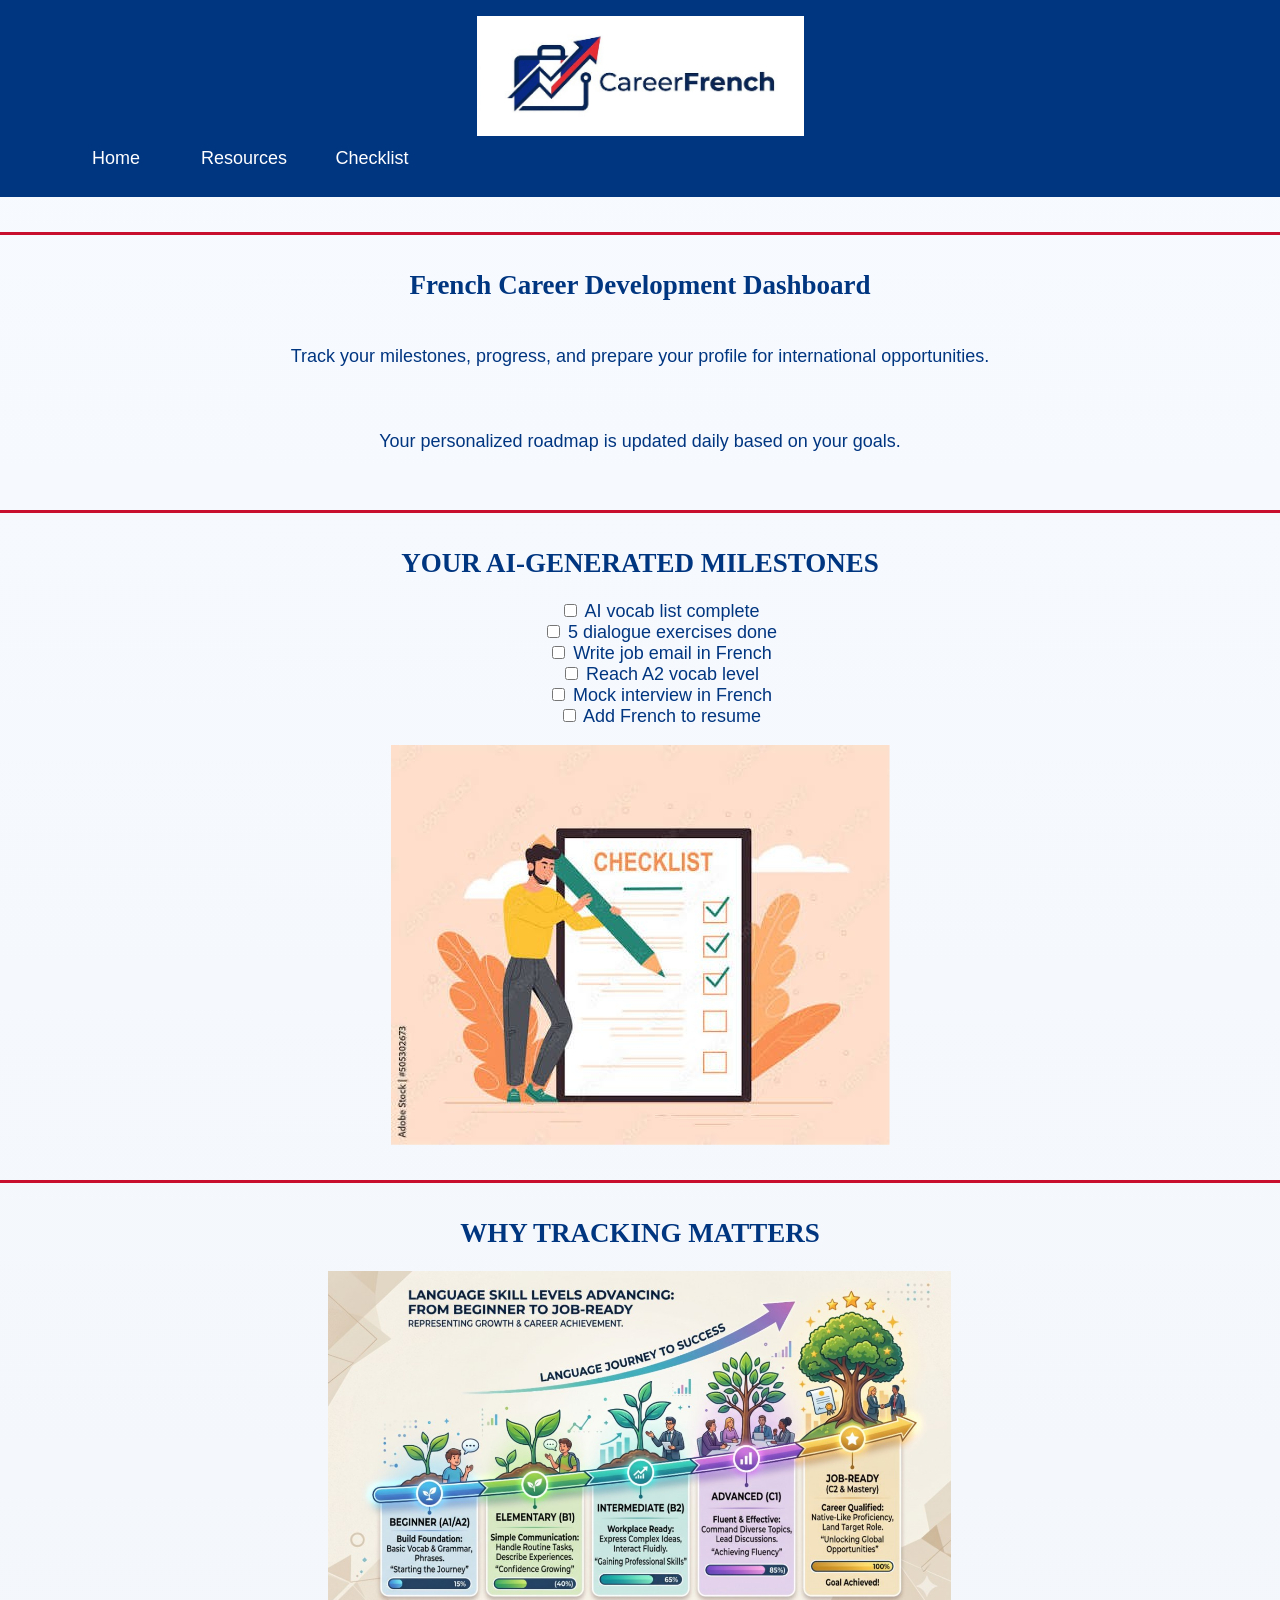
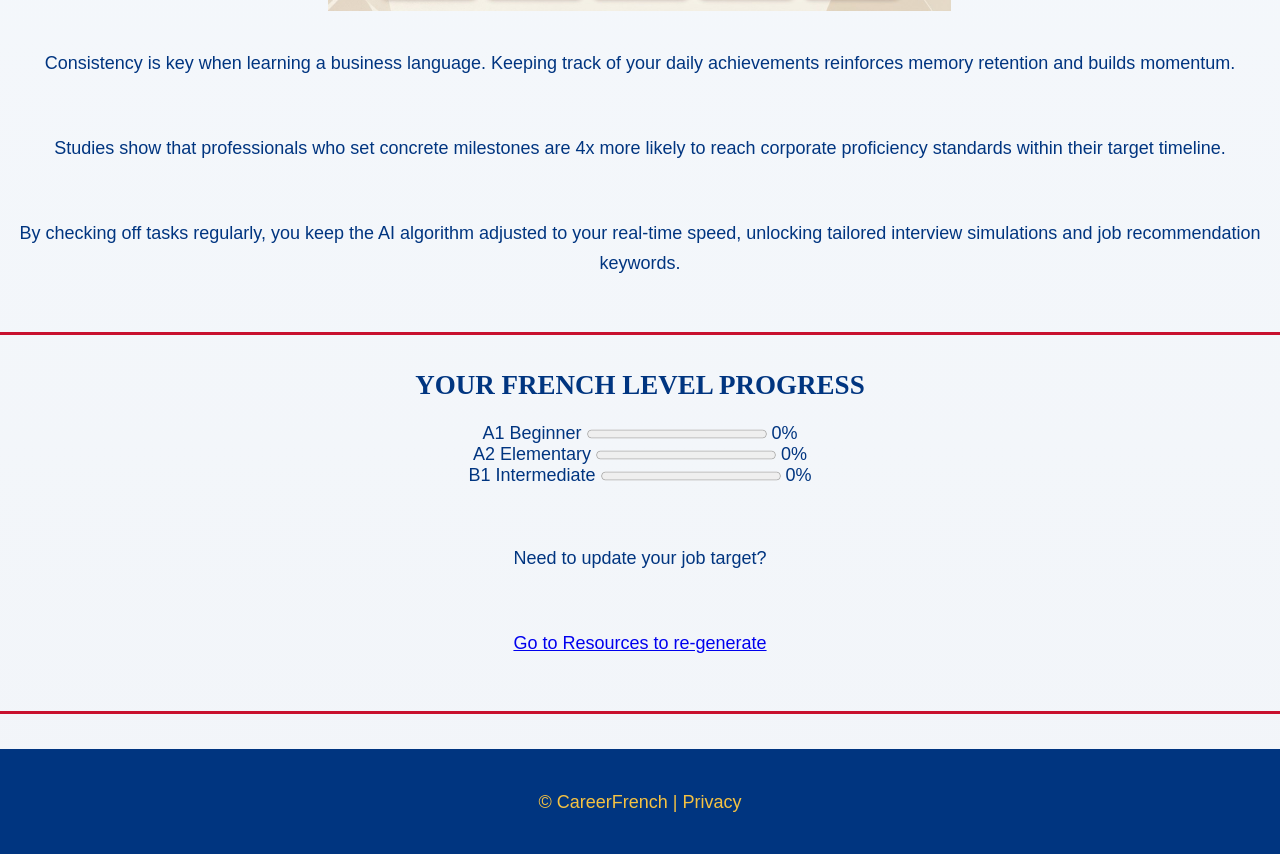
==== checklist.html @ bae58698 "Change header and css. This is a demo for the client to check" ====
<!doctype html>
<html lang="en">
  <head>
    <meta charset="UTF-8" />
    <title>CareerFrench - Career Checklist</title>
    <meta name="viewport" content="width=device-width, initial-scale=1.0" />
    <link rel="stylesheet" href="styles/styles.css" />
  </head>
  <body>
    <header>
      <img src="images/Logo-cropped.png" alt="CareerFrench Logo" />
      <nav>
        <ul>
          <a href="index.html">Home</a>
          <a href="resources.html">Resources</a>
          <a href="checklist.html">Checklist</a>
        </ul>
      </nav>
    </header>

    <hr />

    <section>
      <h1>French Career Development Dashboard</h1>
      <p>
        Track your milestones, progress, and prepare your profile for
        international opportunities.
      </p>
      <p>Your personalized roadmap is updated daily based on your goals.</p>
    </section>

    <hr />

    <section>
      <h2>YOUR AI-GENERATED MILESTONES</h2>

      <form>
        <ul>
          <input type="checkbox" id="milestone1" />
          <label for="milestone1">AI vocab list complete</label
          ><br />

          <input type="checkbox" id="milestone2" />
          <label for="milestone2">5 dialogue exercises done</label
          ><br />

          <input type="checkbox" id="milestone3" />
          <label for="milestone3">Write job email in French</label
          ><br />

          <input type="checkbox" id="milestone4" />
          <label for="milestone4">Reach A2 vocab level</label
          ><br />

          <input type="checkbox" id="milestone5" />
          <label for="milestone5">Mock interview in French</label
          ><br />

          <input type="checkbox" id="milestone6" />
          <label for="milestone6">Add French to resume</label
          ><br />
        </ul>
      </form>

      <div>
        <img src="images/Checklist.png" alt="picture1" />
      </div>
    </section>

    <hr />

    <section>
      <h2>WHY TRACKING MATTERS</h2>

      <div>
        <img src="images/Why_tracking_matters.png" alt="picture2" />
      </div>

      <div>
        <p>
          Consistency is key when learning a business language. Keeping track of
          your daily achievements reinforces memory retention and builds
          momentum.
        </p>
        <p>
          Studies show that professionals who set concrete milestones are 4x
          more likely to reach corporate proficiency standards within their
          target timeline.
        </p>
        <p>
          By checking off tasks regularly, you keep the AI algorithm adjusted to
          your real-time speed, unlocking tailored interview simulations and job
          recommendation keywords.
        </p>
      </div>
    </section>

    <hr />

    <section>
      <h2>YOUR FRENCH LEVEL PROGRESS</h2>

      <div>
        <label for="progress-a1">A1 Beginner</label>
        <progress id="progress-a1" value="0" max="100">0%</progress>
        <span>0%</span>
      </div>

      <div>
        <label for="progress-a2">A2 Elementary</label>
        <progress id="progress-a2" value="0" max="100">0%</progress>
        <span>0%</span>
      </div>

      <div>
        <label for="progress-b1">B1 Intermediate</label>
        <progress id="progress-b1" value="0" max="100">0%</progress>
        <span>0%</span>
      </div>
    </section>

    <br />

    <section>
      <p>Need to update your job target?</p>
      <p><a href="#">Go to Resources to re-generate</a></p>
    </section>

    <hr />

    <footer>
      <p>&copy; CareerFrench | Privacy</p>
    </footer>
  </body>
</html>
---- styles/styles.css ----
:root {
  --primary-color: #003580;
  --secondary-color: #EDEFF4;
  --accent1-color: #C8102E;
  --accent2-color: #F5C242;
  --heading-font: "Playfair Display";
  --paragraph-font: Lato;
  --headline-color-on-white: #003580;
  --headline-color-on-color: #F5C242;
  --paragraph-color-on-white: #003580;
  --paragraph-color-on-color: #F5C242;
  --paragraph-background-color: #003580;
  --nav-link-color: white;
  --nav-background-color: #F5C242;
  --nav-hover-link-color: #F5C242;
  --nav-hover-background-color: #EDEFF4;
}

@import url('https://fonts.googleapis.com/css2?family=Lato:wght@400;700&family=Playfair+Display:wght@700;800&display=swap');

* {
  box-sizing: border-box;
}

body {
  margin: 0 auto;
  font-size: 18px;
  text-align: center;
  background: linear-gradient(180deg, #f7fbff 0%, #f2f5f9 100%);
  color: var(--primary-color);
  font-family: var(--paragraph-font), Arial, sans-serif;
}

img {
  display: block;
  margin: 0 auto;
  max-width: 100%;
}

h1, h2, h3, h4, h5, h6 {
  font-family: var(--heading-font), serif;
  color: var(--headline-color-on-white);
}

h2 {
  text-align: center;
}

hr {
  height: 3px;
  margin: 35px 0;
  background: var(--accent1-color);
  border: 0;
}

header {
  padding: 1rem 0;
  text-align: center;
  color: var(--headline-color-on-color);
  background-color: var(--paragraph-background-color);
}

header > h1, header > h2 {
  color: var(--headline-color-on-color);
}

p {
  font-family: var(--paragraph-font), Arial, sans-serif;
  color: var(--paragraph-color-on-white);
  padding: 1em;
  line-height: 1.7;
}

main {
  max-width: 1200px;
  margin: 0 auto;
  padding: 0 1rem 3rem;
}

.home-page {
  text-align: left;
}

.hero {
  display: grid;
  grid-template-columns: 1.15fr 0.85fr;
  gap: 2rem;
  align-items: center;
  padding: 2.5rem;
  margin-top: 2rem;
  background: linear-gradient(135deg, rgba(0, 53, 128, 0.96), rgba(0, 53, 128, 0.9));
  color: var(--headline-color-on-color);
  border-radius: 1.5rem;
  box-shadow: 0 18px 45px rgba(0, 53, 128, 0.16);
}

.hero h1 {
  font-size: clamp(2rem, 4vw, 3.2rem);
  color: var(--headline-color-on-color);
  margin-bottom: 0.8rem;
}

.hero h3 {
  font-size: 1.1rem;
  line-height: 1.7;
  font-weight: 400;
  color: var(--headline-color-on-color);
  margin: 0 0 1.5rem;
  max-width: 620px;
}

.hero .button {
  display: inline-block;
  padding: 0.9rem 1.35rem;
  background: var(--accent2-color);
  color: var(--primary-color);
  text-decoration: none;
  border-radius: 999px;
  font-weight: 700;
  transition: transform 0.2s ease, background-color 0.2s ease;
}

.hero .button:hover {
  background: #f7d76d;
  transform: translateY(-2px);
}

.hero img {
  width: 100%;
  height: auto;
  border-radius: 1rem;
  box-shadow: 0 12px 30px rgba(0, 0, 0, 0.16);
}

.steps-section {
  padding: 3rem 0 2rem;
}

.steps-section h2 {
  text-align: center;
  margin-bottom: 1.5rem;
}

.step-grid {
  display: grid;
  grid-template-columns: repeat(3, minmax(0, 1fr));
  gap: 1.25rem;
}

.step-card {
  padding: 1.5rem;
  background: white;
  border-radius: 1.1rem;
  box-shadow: 0 14px 35px rgba(0, 53, 128, 0.08);
}

.step-card h3 {
  margin-top: 0;
  margin-bottom: 0.55rem;
  color: var(--primary-color);
}

.step-card p {
  padding: 0;
  margin: 0;
  color: var(--primary-color);
}

.why-section {
  margin-top: 1rem;
  padding: 2rem;
  background: var(--secondary-color);
  border-radius: 1.5rem;
  display: grid;
  grid-template-columns: 1.1fr 0.9fr;
  gap: 2rem;
  align-items: center;
  box-shadow: 0 12px 30px rgba(0, 53, 128, 0.08);
}

.why-section h2 {
  text-align: left;
}

.why-section p {
  padding: 0;
}

.why-section img {
  width: 100%;
  height: auto;
  border-radius: 1rem;
}

.industries {
  padding: 2.5rem 0 0;
  text-align: center;
}

.industries h3 {
  font-size: clamp(1.4rem, 2.5vw, 2rem);
  color: var(--primary-color);
  margin-bottom: 1rem;
}

.industries img {
  width: min(100%, 820px);
  margin-top: 1rem;
  border-radius: 1.2rem;
  box-shadow: 0 12px 30px rgba(0, 53, 128, 0.12);
}

footer {
  background: var(--paragraph-background-color);
  color: var(--headline-color-on-color);
  padding: 1.2rem 1rem;
  margin-top: 2rem;
}

footer p {
  padding: 0;
  color: var(--headline-color-on-color);
}

.colors {
  width: 100%;
  min-width: 350px;
  margin: 30px auto;
  text-align: center;
}

.colors th {
  background-color: #999;
}

.colors td {
  width: 25%;
  height: 3em;
}

.primary {
  background-color: var(--primary-color);
}

.secondary {
  background-color: var(--secondary-color);
}

.accent1 {
  background-color: var(--accent1-color);
}

.accent2 {
  background-color: var(--accent2-color);
}

p.colored {
  background-color: var(--paragraph-background-color);
  color: var(--paragraph-color-on-color);
}

nav {
  max-width: 1200px;
  margin: 0 auto;
  padding: 0 1rem;
  display: flex;
  align-items: center;
  justify-content: space-between;
  gap: 1rem;
  flex-wrap: wrap;
}

nav .brand-link {
  padding: 0;
  min-width: auto;
}

nav img {
  align-self: left;
  max-width: 140px;
  height: auto;
  margin: 0;
}

nav a {
  padding: 0.75rem 1rem;
  min-width: 120px;
  text-decoration: none;
  border-radius: 999px;
  transition: background-color 0.2s ease, color 0.2s ease;
}

nav a:link, nav a:visited {
  color: var(--nav-link-color);
}

nav a:hover {
  color: var(--nav-hover-link-color);
  background-color: var(--nav-hover-background-color);
}

nav ul {
  display: flex;
  gap: 0.5rem;
  list-style-type: none;
  margin: 0;
  padding: 0;
  flex-wrap: wrap;
}

nav li {
  display: flex;
}

.sitemap {
  display: grid;
  justify-content: center;
  grid-template-columns: repeat(6, 15%);
  grid-template-rows: 3em 1.5em 1.5em 3em;
  grid-template-areas: ". . home home . ."
    ". . . top . ."
    ". left left right right ."
    "page2 page2 . . page3 page3";
}

.sitemap > div {
  text-align: center;
}

.sm-home {
  grid-area: home;
  background-color: #ccc;
  line-height: 3em;
}

.sm-page2 {
  grid-area: page2;
  background-color: #ccc;
  line-height: 3em;
}

.sm-page3 {
  grid-area: page3;
  background-color: #ccc;
  line-height: 3em;
}

.top {
  grid-area: top;
  border-left: 1px solid;
}

.left {
  grid-area: left;
  border-top: 1px solid;
  border-left: 1px solid;
}

.right {
  grid-area: right;
  border-top: 1px solid;
  border-right: 1px solid;
}

@media (max-width: 900px) {
  .hero,
  .why-section {
    grid-template-columns: 1fr;
  }

  .step-grid {
    grid-template-columns: 1fr;
  }
}

@media (max-width: 600px) {
  nav {
    justify-content: center;
  }

  nav ul {
    justify-content: center;
  }

  .hero,
  .why-section {
    padding: 1.5rem;
  }
}
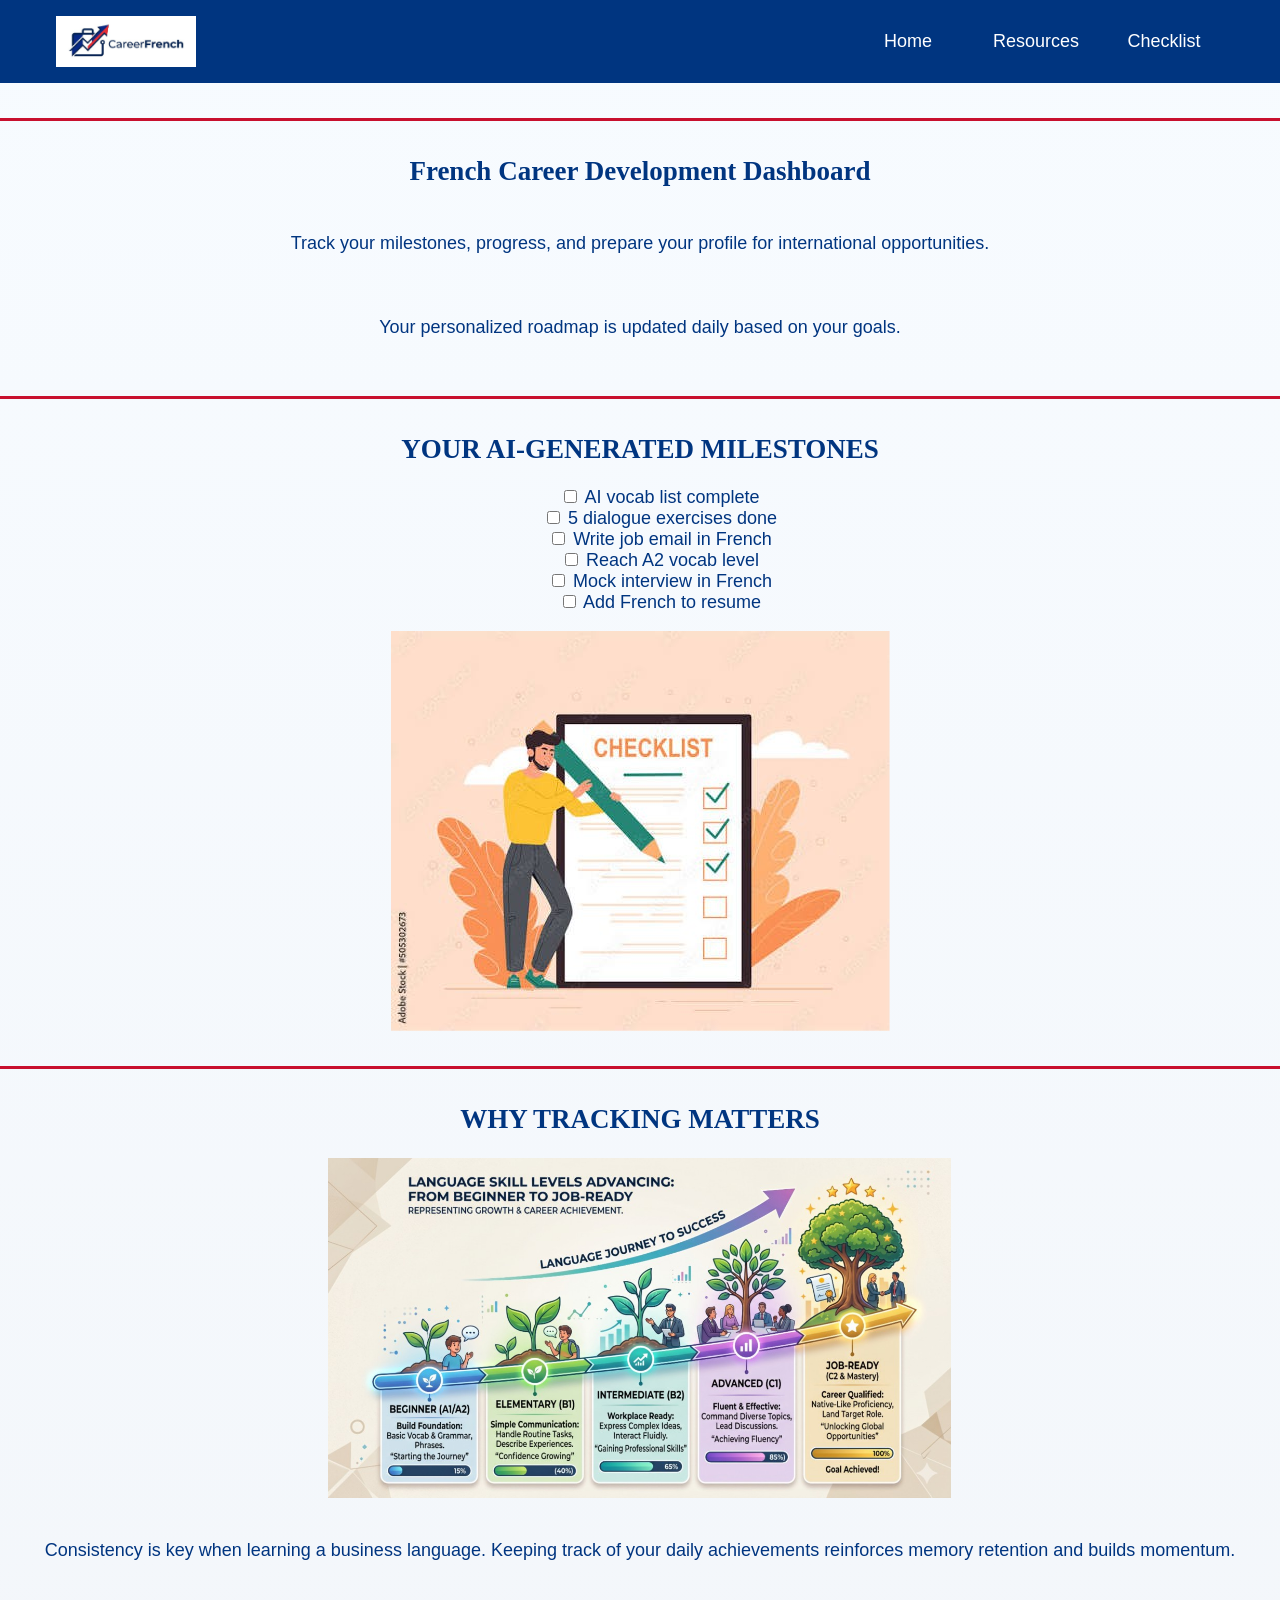
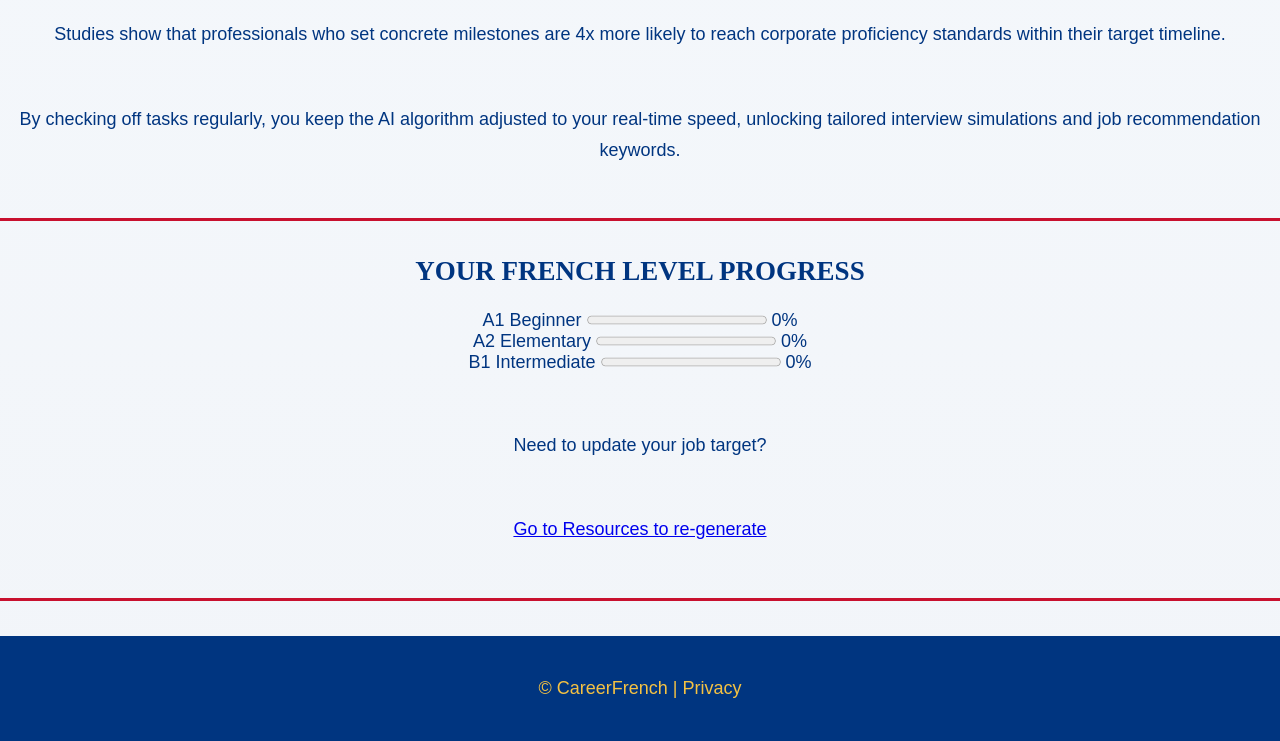
==== commit a5d27b25: "updated the headers and finalized the resources page" ====
--- a/checklist.html
+++ b/checklist.html
@@ -8,12 +8,14 @@
   </head>
   <body>
     <header>
-      <img src="images/Logo-cropped.png" alt="CareerFrench Logo" />
       <nav>
+        <a href="index.html" class="brand-link">
+          <img src="images/Logo-cropped.png" alt="CareerFrench Logo" />
+        </a>
         <ul>
-          <a href="index.html">Home</a>
-          <a href="resources.html">Resources</a>
-          <a href="checklist.html">Checklist</a>
+          <li><a href="index.html">Home</a></li>
+          <li><a href="resources.html">Resources</a></li>
+          <li><a href="checklist.html">Checklist</a></li>
         </ul>
       </nav>
     </header>
--- a/styles/styles.css
+++ b/styles/styles.css
@@ -312,6 +312,180 @@
   display: flex;
 }
 
+.resources-page {
+  max-width: 940px;
+  margin: 2rem auto 0;
+  padding: 0 1rem 2rem;
+  text-align: left;
+}
+
+.resources-intro {
+  padding: 1.8rem 2rem 1.8rem;
+  margin-bottom: 1.4rem;
+  border-radius: 1.4rem;
+  background: linear-gradient(135deg, rgba(0, 53, 128, 0.96), rgba(0, 53, 128, 0.9));
+  color: var(--headline-color-on-color);
+  box-shadow: 0 14px 30px rgba(0, 53, 128, 0.16);
+}
+
+.resources-intro h1 {
+  margin: 0 0 0.7rem;
+  font-size: clamp(1.8rem, 3.2vw, 2.5rem);
+  color: var(--headline-color-on-color);
+}
+
+.resources-intro p {
+  padding: 0;
+  margin: 0;
+  color: var(--headline-color-on-color);
+  line-height: 1.75;
+  font-size: 1.05rem;
+}
+
+.resource-card {
+  margin-bottom: 1.2rem;
+  padding: 0.85rem 0.85rem 1rem;
+  border-radius: 1.2rem;
+  background: white;
+  box-shadow: 0 14px 34px rgba(0, 53, 128, 0.08);
+}
+
+.resource-card h3 {
+  margin-top: 0.2rem;
+  margin-bottom: 0.7rem;
+  padding: 0 0.2rem;
+  color: var(--primary-color);
+  font-size: 1.25rem;
+}
+
+.resource-card p {
+  padding: 0;
+  margin: 0 0 1rem;
+  color: var(--primary-color);
+  font-size: 1rem;
+}
+
+.resource-card img {
+  width: 100%;
+  max-width: 760px;
+  height: auto;
+  border-radius: 0.9rem;
+  margin-top: 0.35rem;
+}
+
+.vocab-layout {
+  display: grid;
+  grid-template-columns: minmax(0, 1fr) 360px;
+  gap: 1rem;
+  align-items: start;
+  margin: -0.15rem -0.15rem 0;
+}
+
+.vocab-list {
+  display: grid;
+  gap: 0.65rem;
+  margin-bottom: 0;
+  padding: 0 0.2rem;
+}
+
+.vocab-item {
+  display: flex;
+  flex-direction: column;
+  gap: 0.25rem;
+  padding: 0.8rem 1rem;
+  border: 1px solid rgba(0, 53, 128, 0.12);
+  border-radius: 0.8rem;
+  background: var(--secondary-color);
+}
+
+.vocab-item strong {
+  color: var(--primary-color);
+  font-size: 1rem;
+}
+
+.vocab-item span {
+  color: var(--primary-color);
+  font-size: 0.98rem;
+}
+
+.vocab-image {
+  width: 100%;
+  max-width: 360px;
+  margin: 0;
+  border-radius: 0.8rem;
+  display: block;
+  justify-self: end;
+}
+
+.listening-card {
+  padding: 1.4rem 1.6rem;
+}
+
+.listening-layout {
+  display: grid;
+  grid-template-columns: 320px minmax(0, 1fr);
+  gap: 1.25rem;
+  align-items: start;
+}
+
+.listening-image {
+  width: 100%;
+  max-width: 320px;
+  margin: 0;
+  border-radius: 0.8rem;
+  display: block;
+}
+
+.listening-content {
+  display: flex;
+  flex-direction: column;
+  gap: 0.75rem;
+}
+
+.resource-card--form {
+  padding-bottom: 1.3rem;
+}
+
+.resource-card + .resource-card {
+  margin-top: 1.1rem;
+}
+
+.resource-form {
+  display: flex;
+  gap: 0.8rem;
+  flex-wrap: wrap;
+  align-items: center;
+}
+
+.resource-form input {
+  flex: 1 1 280px;
+  border: 1px solid rgba(0, 53, 128, 0.2);
+  border-radius: 999px;
+  padding: 0.85rem 1rem;
+  font-size: 1rem;
+}
+
+.resource-form .button {
+  border: 0;
+  cursor: pointer;
+  background: var(--accent2-color);
+  color: var(--primary-color);
+  padding: 0.85rem 1.2rem;
+  border-radius: 999px;
+  font-weight: 700;
+}
+
+.note {
+  font-size: 0.95rem;
+  opacity: 0.8;
+  margin-top: 0.8rem;
+}
+
+audio {
+  width: 100%;
+  margin-top: 0.4rem;
+}
+
 .sitemap {
   display: grid;
   justify-content: center;
@@ -371,6 +545,16 @@
   .step-grid {
     grid-template-columns: 1fr;
   }
+
+  .vocab-layout,
+  .listening-layout {
+    grid-template-columns: 1fr;
+  }
+
+  .vocab-image,
+  .listening-image {
+    max-width: 100%;
+  }
 }
 
 @media (max-width: 600px) {
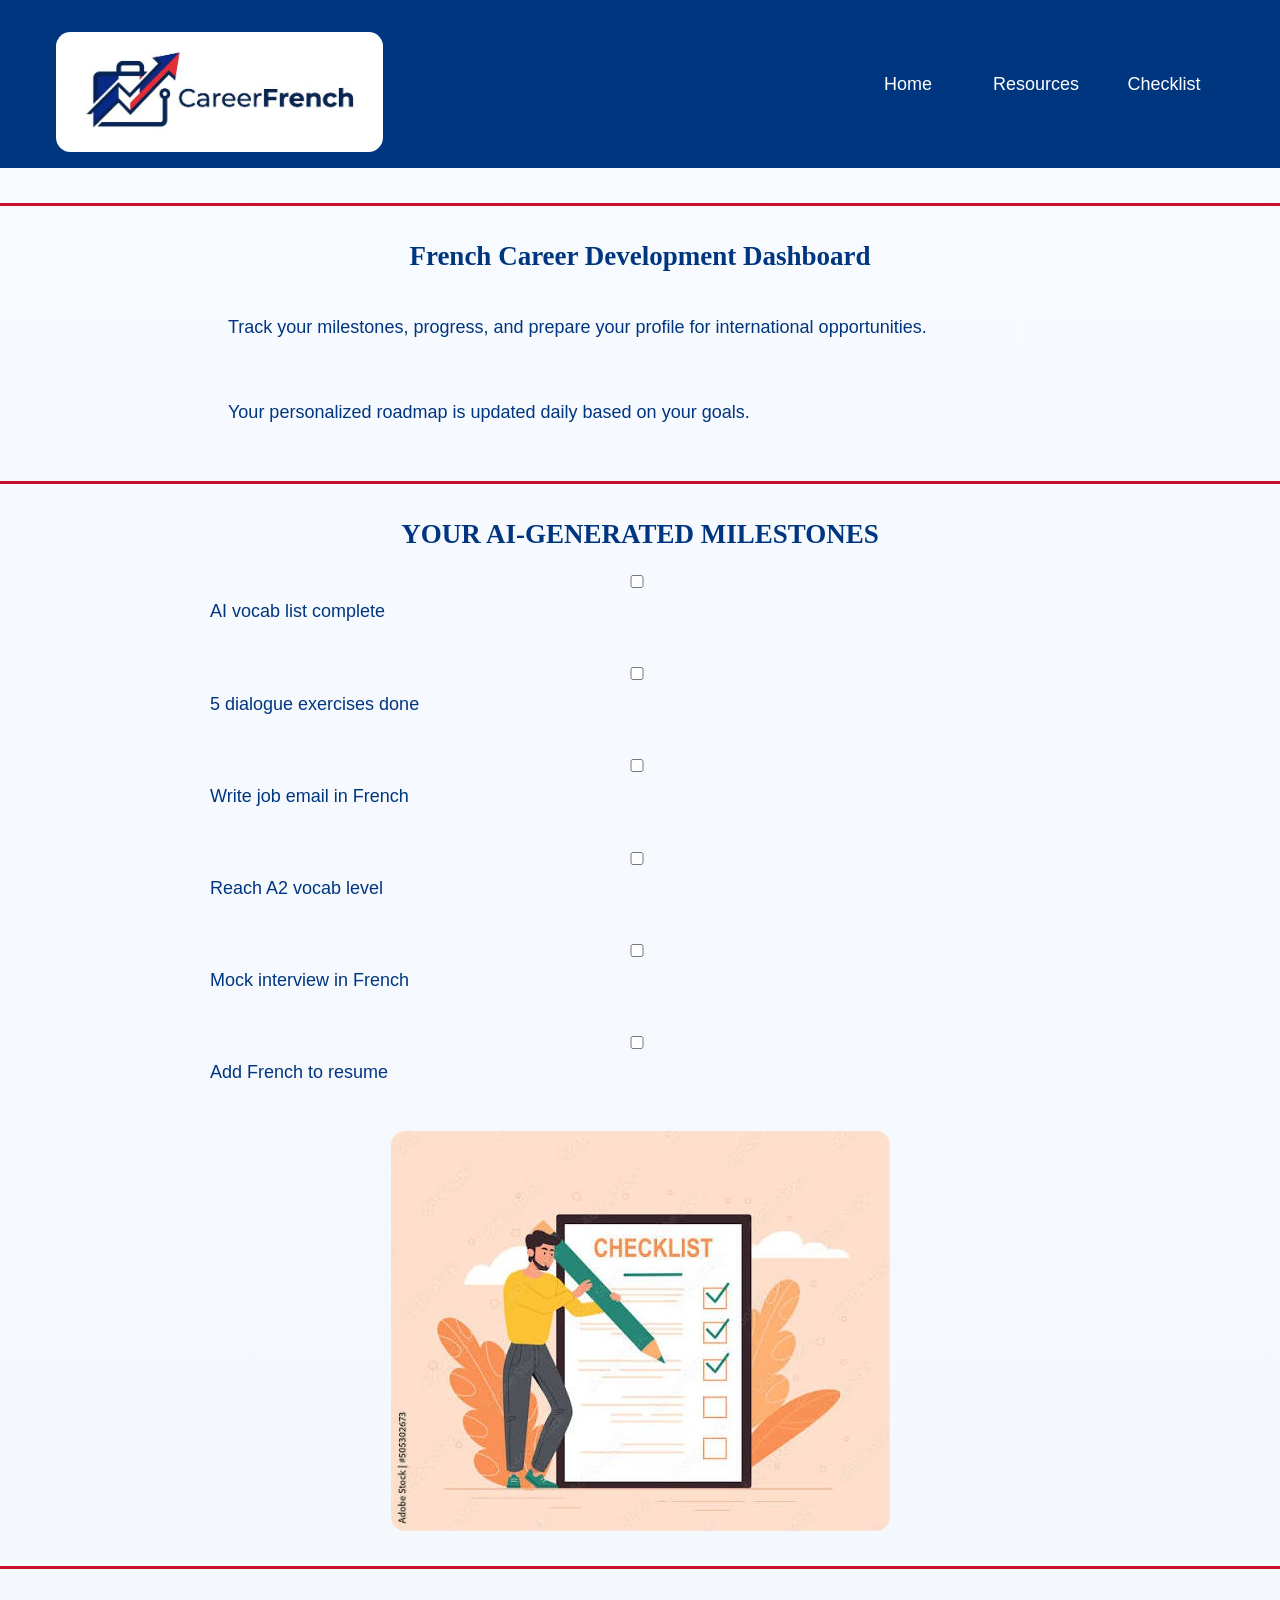
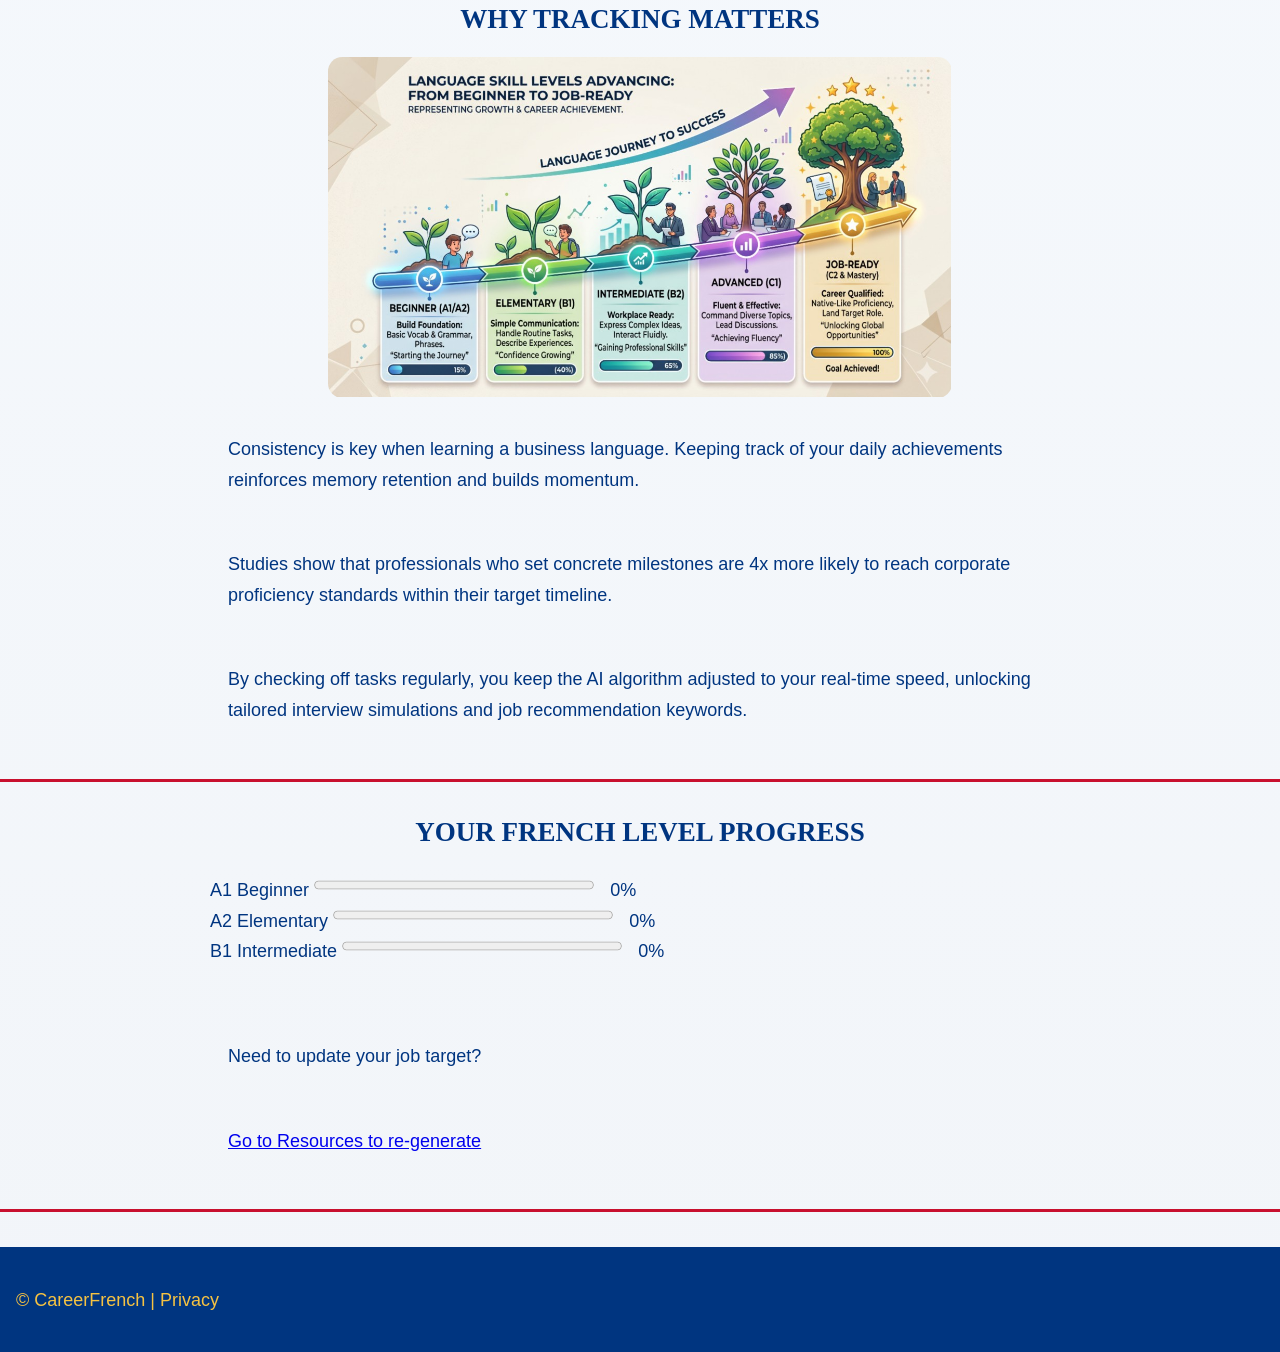
==== commit 7c75d036: "added coments to indicate which sectors are for which page." ====
--- a/checklist.html
+++ b/checklist.html
@@ -6,7 +6,7 @@
     <meta name="viewport" content="width=device-width, initial-scale=1.0" />
     <link rel="stylesheet" href="styles/styles.css" />
   </head>
-  <body>
+  <body class="checklist-page">
     <header>
       <nav>
         <a href="index.html" class="brand-link">
--- a/styles/styles.css
+++ b/styles/styles.css
@@ -1,3 +1,4 @@
+/* All pages */
 :root {
   --primary-color: #003580;
   --secondary-color: #EDEFF4;
@@ -77,6 +78,7 @@
   padding: 0 1rem 3rem;
 }
 
+/* Index */
 .home-page {
   text-align: left;
 }
@@ -130,6 +132,36 @@
   height: auto;
   border-radius: 1rem;
   box-shadow: 0 12px 30px rgba(0, 0, 0, 0.16);
+}
+
+.hero-image {
+  display: flex;
+  flex-direction: column;
+  gap: 0.9rem;
+  align-items: center;
+}
+
+.hero-cta {
+  display: inline-block;
+  padding: 0.9rem 1rem;
+  background: var(--accent2-color);
+  color: var(--primary-color);
+  text-decoration: none;
+  border-radius: 0.55rem;
+  font-weight: 700;
+  box-shadow: 0 8px 20px rgba(0, 0, 0, 0.12);
+  transition: transform 0.2s ease, background-color 0.2s ease;
+}
+
+.hero-cta:hover {
+  background: #f7d76d;
+  transform: translateY(-2px);
+}
+
+.square-cta {
+  margin-top: 1rem;
+  min-width: 140px;
+  text-align: center;
 }
 
 .steps-section {
@@ -536,6 +568,49 @@
   border-right: 1px solid;
 }
 
+/* Checklist */
+.checklist-page {
+  text-align: left;
+}
+
+.checklist-page main {
+  max-width: 1000px;
+  padding: 1.5rem 1rem 3rem;
+}
+
+.checklist-page section {
+  margin: 0 auto 1.4rem;
+  max-width: 860px;
+}
+
+.checklist-page h1,
+.checklist-page h2 {
+  text-align: center;
+}
+
+.checklist-page form ul {
+  list-style: none;
+  padding: 0;
+  margin: 1rem 0 0;
+  display: grid;
+  gap: 0.65rem;
+}
+
+.checklist-page input[type="checkbox"] {
+  margin-right: 0.6rem;
+}
+
+.checklist-page progress {
+  width: min(100%, 280px);
+  margin: 0.35rem 0.7rem 0.35rem 0;
+}
+
+.checklist-page img {
+  max-width: 100%;
+  margin-top: 1rem;
+  border-radius: 0.9rem;
+}
+
 @media (max-width: 900px) {
   .hero,
   .why-section {
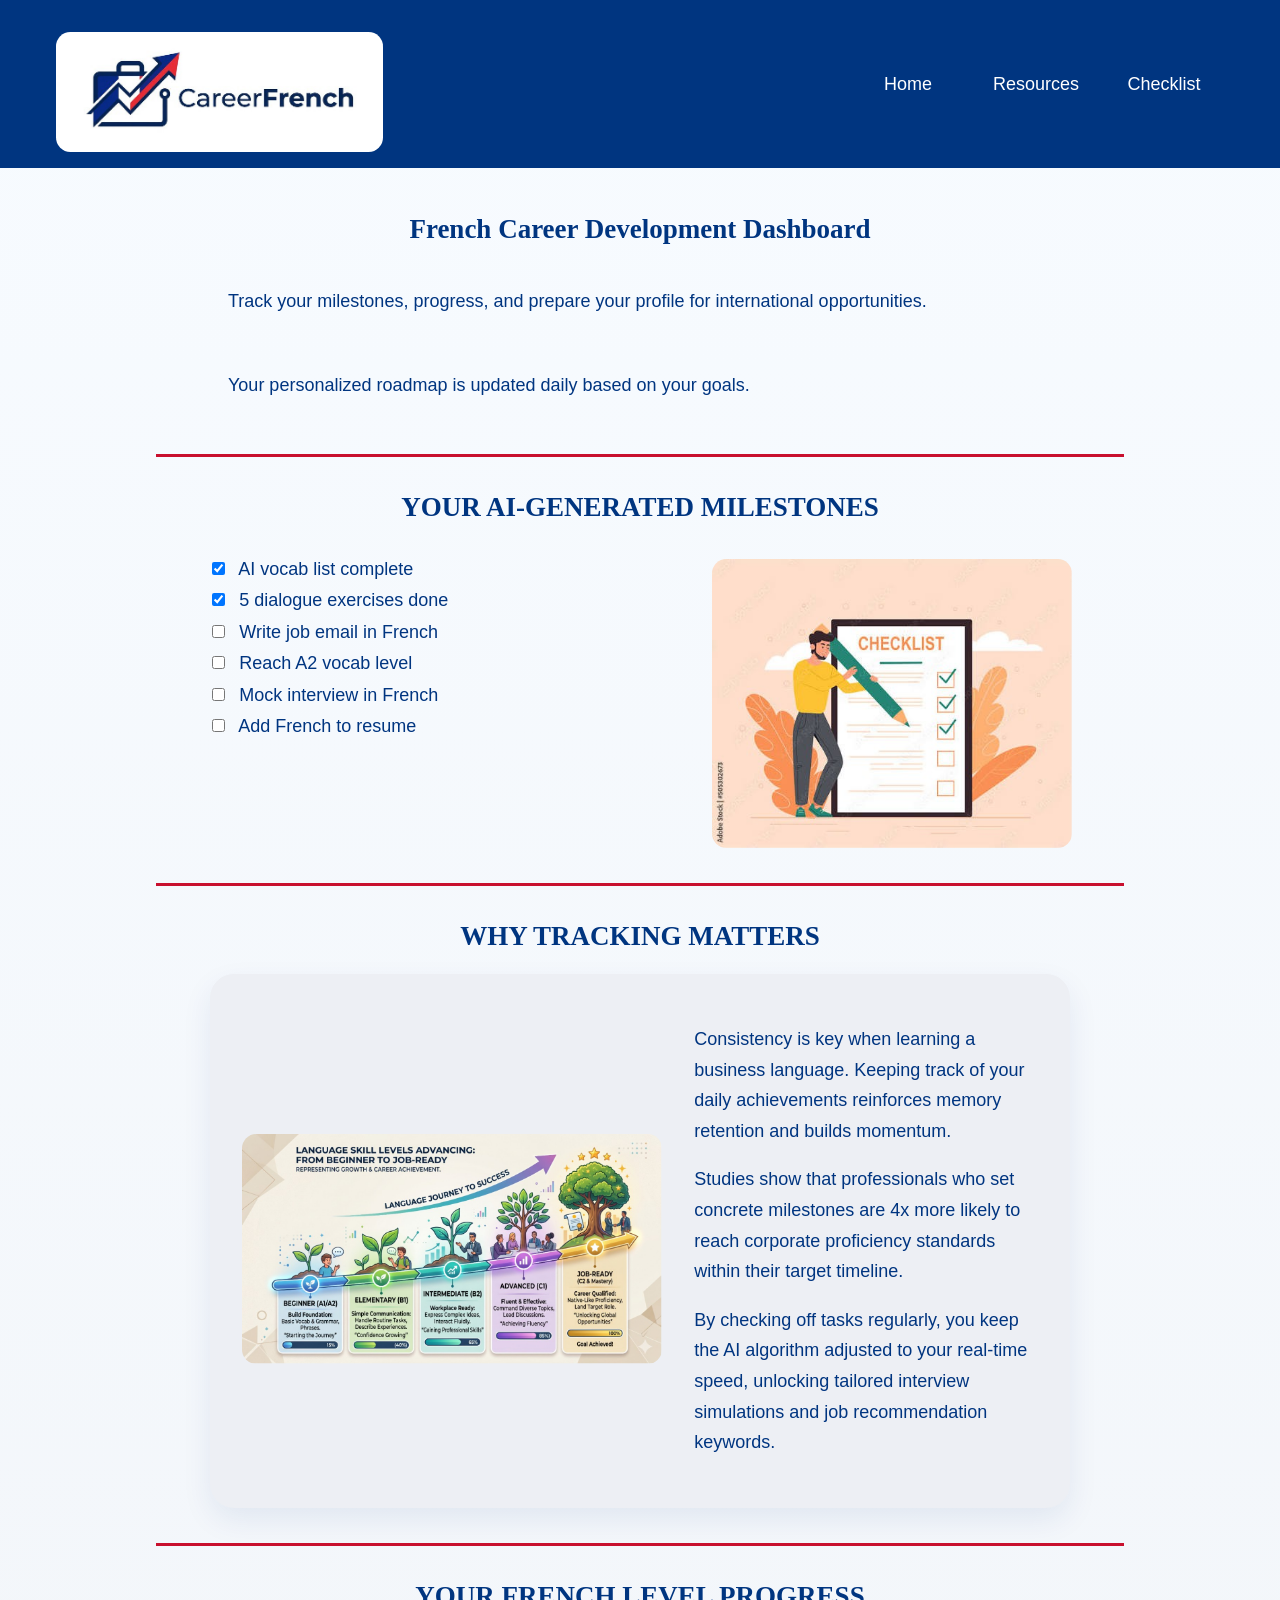
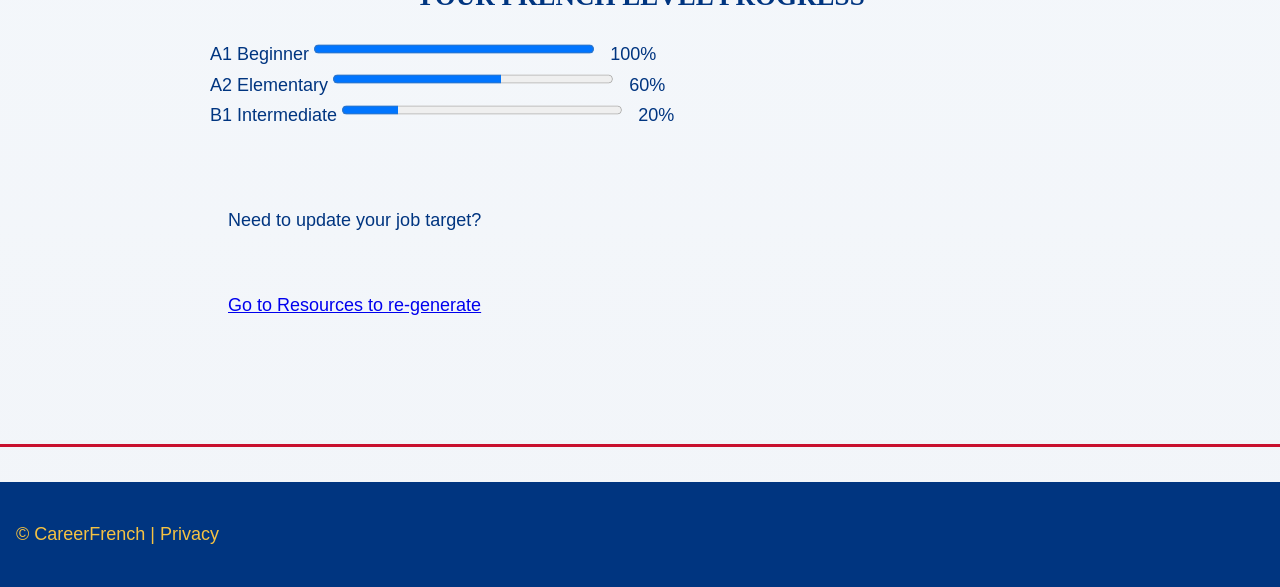
==== commit 3accaa05: "changed to fit CSS better" ====
--- a/checklist.html
+++ b/checklist.html
@@ -20,113 +20,109 @@
       </nav>
     </header>
 
-    <hr />
+    <main>
+      <section>
+        <h1>French Career Development Dashboard</h1>
+        <p>
+          Track your milestones, progress, and prepare your profile for
+          international opportunities.
+        </p>
+        <p>Your personalized roadmap is updated daily based on your goals.</p>
+      </section>
 
-    <section>
-      <h1>French Career Development Dashboard</h1>
-      <p>
-        Track your milestones, progress, and prepare your profile for
-        international opportunities.
-      </p>
-      <p>Your personalized roadmap is updated daily based on your goals.</p>
-    </section>
+      <hr />
 
-    <hr />
+      <section>
+        <h2>YOUR AI-GENERATED MILESTONES</h2>
+        <div class="vocab-layout">
+          <form>
+            <ul>
+              <li>
+                <input type="checkbox" id="milestone1" checked />
+                <label for="milestone1">AI vocab list complete</label>
+              </li>
+              <li>
+                <input type="checkbox" id="milestone2" checked />
+                <label for="milestone2">5 dialogue exercises done</label>
+              </li>
+              <li>
+                <input type="checkbox" id="milestone3" />
+                <label for="milestone3">Write job email in French</label>
+              </li>
+              <li>
+                <input type="checkbox" id="milestone4" />
+                <label for="milestone4">Reach A2 vocab level</label>
+              </li>
+              <li>
+                <input type="checkbox" id="milestone5" />
+                <label for="milestone5">Mock interview in French</label>
+              </li>
+              <li>
+                <input type="checkbox" id="milestone6" />
+                <label for="milestone6">Add French to resume</label>
+              </li>
+            </ul>
+          </form>
+          <div>
+            <img src="images/Checklist.png" alt="picture1" class="vocab-image" />
+          </div>
+        </div>
+      </section>
 
-    <section>
-      <h2>YOUR AI-GENERATED MILESTONES</h2>
+      <hr />
 
-      <form>
-        <ul>
-          <input type="checkbox" id="milestone1" />
-          <label for="milestone1">AI vocab list complete</label
-          ><br />
+      <h2>WHY TRACKING MATTERS</h2>
+      <section class="why-section">
+        <div>
+          <img src="images/Why_tracking_matters.png" alt="picture2" />
+        </div>
+        <div>
+          <p>
+            Consistency is key when learning a business language. Keeping track of
+            your daily achievements reinforces memory retention and builds
+            momentum.
+          </p>
+          <p>
+            Studies show that professionals who set concrete milestones are 4x
+            more likely to reach corporate proficiency standards within their
+            target timeline.
+          </p>
+          <p>
+            By checking off tasks regularly, you keep the AI algorithm adjusted to
+            your real-time speed, unlocking tailored interview simulations and job
+            recommendation keywords.
+          </p>
+        </div>
+      </section>
 
-          <input type="checkbox" id="milestone2" />
-          <label for="milestone2">5 dialogue exercises done</label
-          ><br />
+      <hr />
 
-          <input type="checkbox" id="milestone3" />
-          <label for="milestone3">Write job email in French</label
-          ><br />
+      <section>
+        <h2>YOUR FRENCH LEVEL PROGRESS</h2>
+        <div>
+          <label for="progress-a1">A1 Beginner</label>
+          <progress id="progress-a1" value="100" max="100">100%</progress>
+          <span>100%</span>
+        </div>
+        <div>
+          <label for="progress-a2">A2 Elementary</label>
+          <progress id="progress-a2" value="60" max="100">60%</progress>
+          <span>60%</span>
+        </div>
+        <div>
+          <label for="progress-b1">B1 Intermediate</label>
+          <progress id="progress-b1" value="20" max="100">20%</progress>
+          <span>20%</span>
+        </div>
+      </section>
 
-          <input type="checkbox" id="milestone4" />
-          <label for="milestone4">Reach A2 vocab level</label
-          ><br />
+      <br />
 
-          <input type="checkbox" id="milestone5" />
-          <label for="milestone5">Mock interview in French</label
-          ><br />
-
-          <input type="checkbox" id="milestone6" />
-          <label for="milestone6">Add French to resume</label
-          ><br />
-        </ul>
-      </form>
-
-      <div>
-        <img src="images/Checklist.png" alt="picture1" />
-      </div>
-    </section>
-
-    <hr />
-
-    <section>
-      <h2>WHY TRACKING MATTERS</h2>
-
-      <div>
-        <img src="images/Why_tracking_matters.png" alt="picture2" />
-      </div>
-
-      <div>
-        <p>
-          Consistency is key when learning a business language. Keeping track of
-          your daily achievements reinforces memory retention and builds
-          momentum.
-        </p>
-        <p>
-          Studies show that professionals who set concrete milestones are 4x
-          more likely to reach corporate proficiency standards within their
-          target timeline.
-        </p>
-        <p>
-          By checking off tasks regularly, you keep the AI algorithm adjusted to
-          your real-time speed, unlocking tailored interview simulations and job
-          recommendation keywords.
-        </p>
-      </div>
-    </section>
-
-    <hr />
-
-    <section>
-      <h2>YOUR FRENCH LEVEL PROGRESS</h2>
-
-      <div>
-        <label for="progress-a1">A1 Beginner</label>
-        <progress id="progress-a1" value="0" max="100">0%</progress>
-        <span>0%</span>
-      </div>
-
-      <div>
-        <label for="progress-a2">A2 Elementary</label>
-        <progress id="progress-a2" value="0" max="100">0%</progress>
-        <span>0%</span>
-      </div>
-
-      <div>
-        <label for="progress-b1">B1 Intermediate</label>
-        <progress id="progress-b1" value="0" max="100">0%</progress>
-        <span>0%</span>
-      </div>
-    </section>
-
-    <br />
-
-    <section>
-      <p>Need to update your job target?</p>
-      <p><a href="#">Go to Resources to re-generate</a></p>
-    </section>
+      <section>
+        <p>Need to update your job target?</p>
+        <p><a href="#">Go to Resources to re-generate</a></p>
+      </section>
+    </main>
 
     <hr />
 
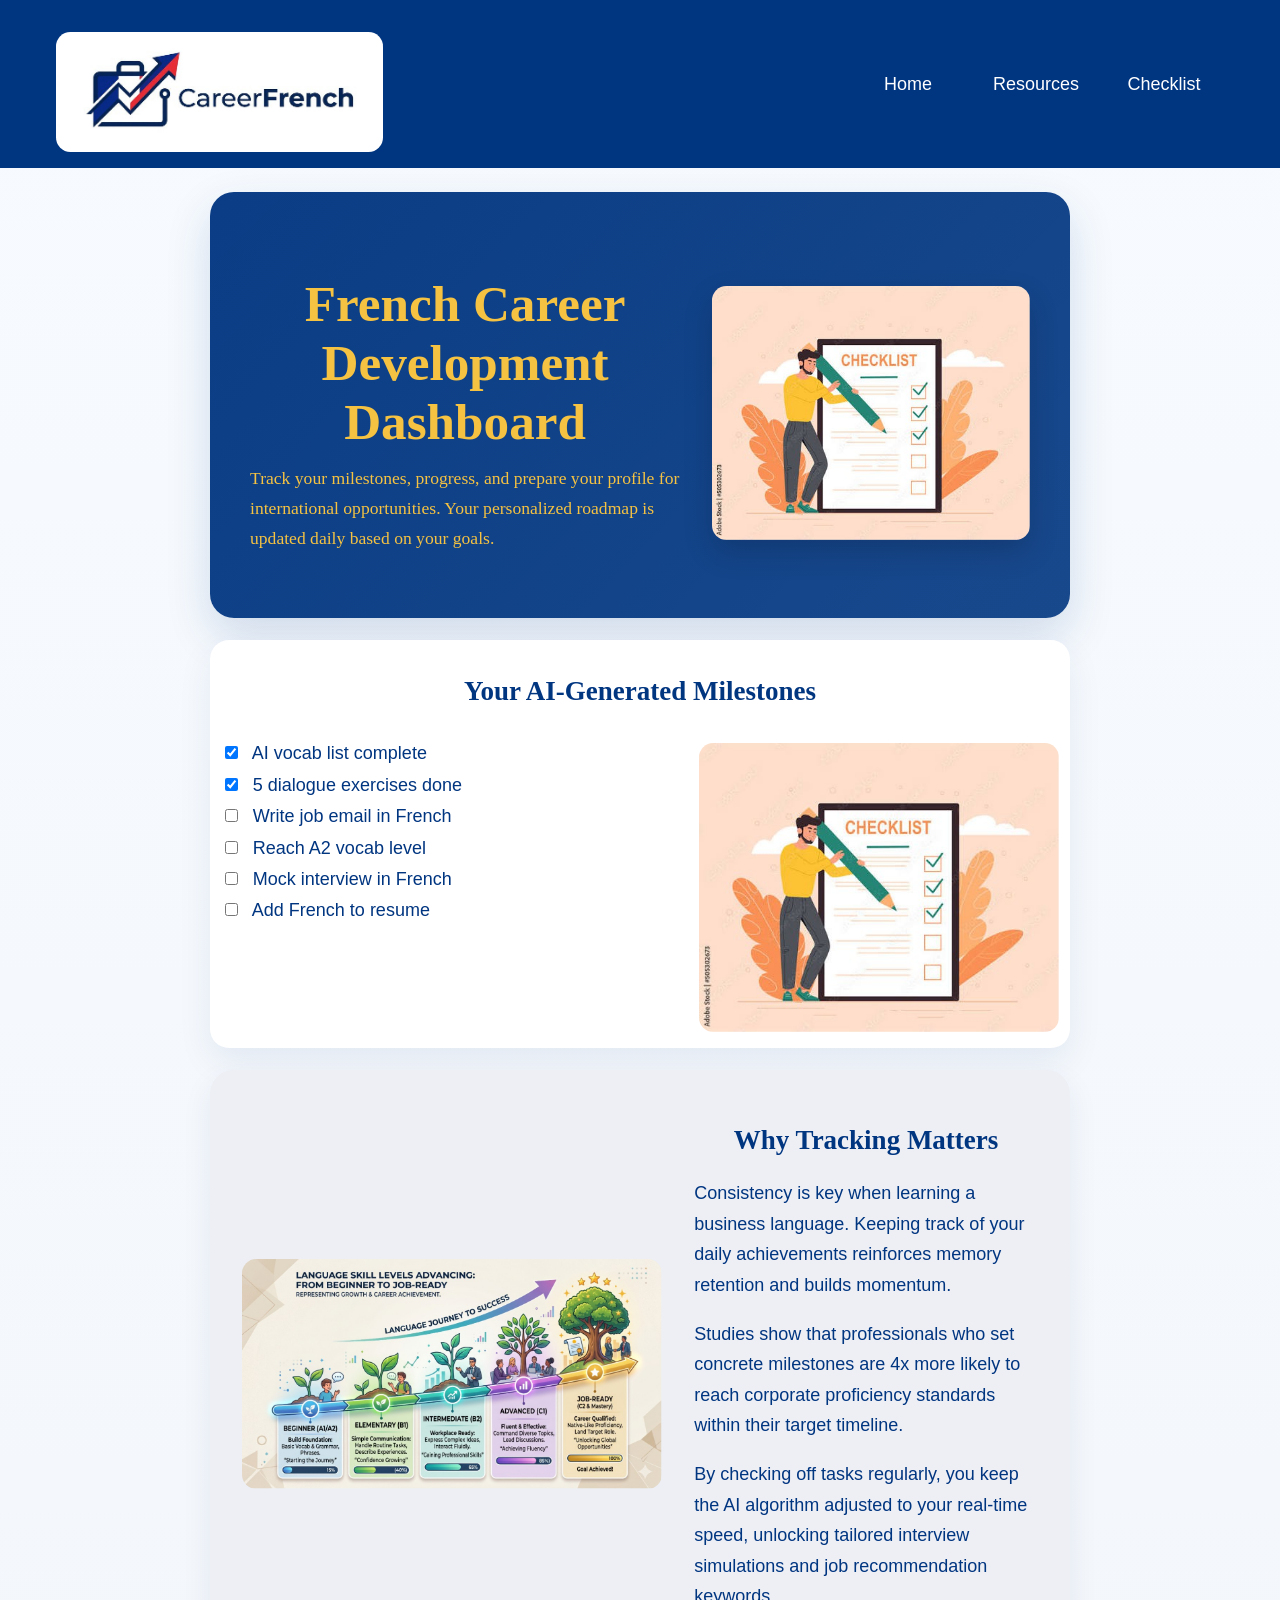
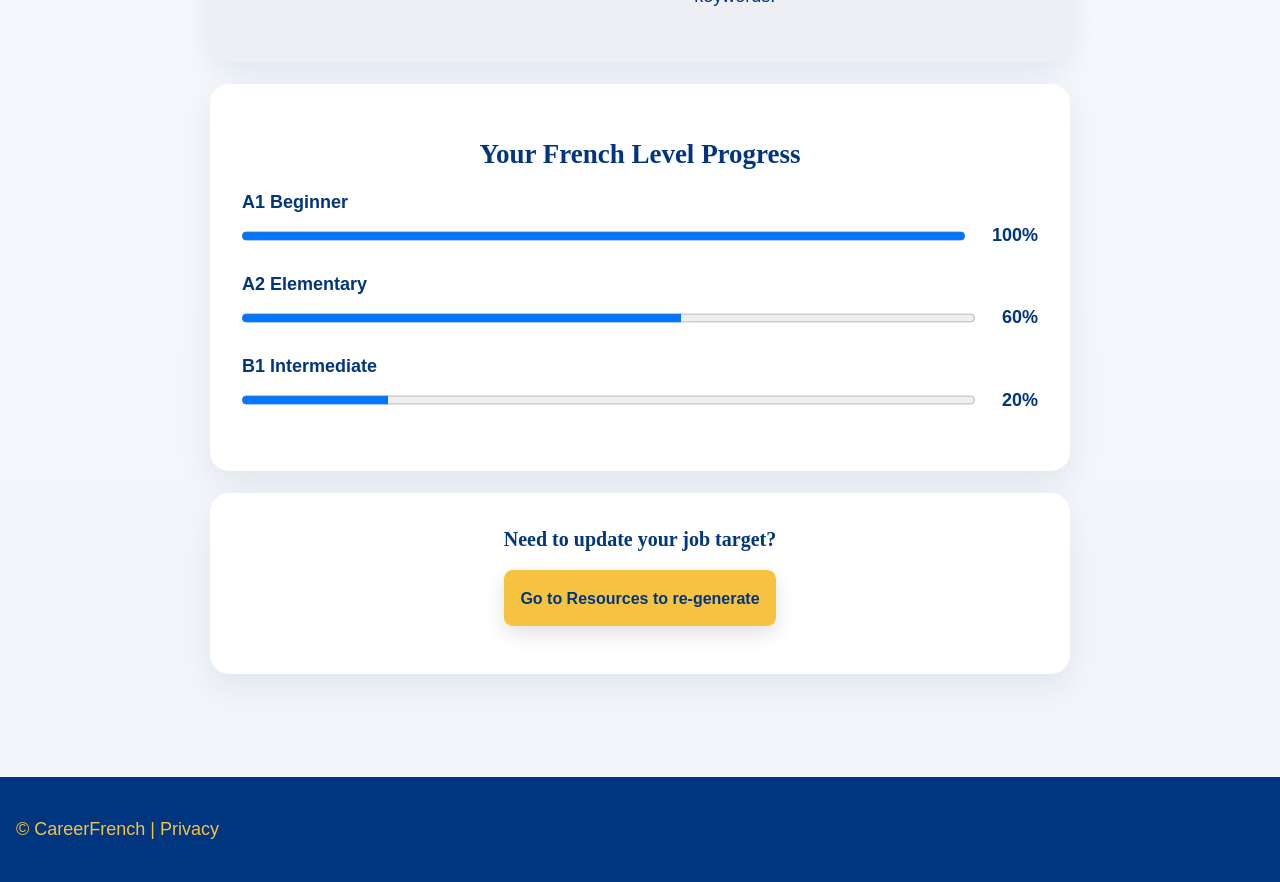
==== commit 5f71da86: "Refactor checklist.html layout and update content Refactor sections for improved layout and styling." ====
--- a/checklist.html
+++ b/checklist.html
@@ -21,19 +21,21 @@
     </header>
 
     <main>
-      <section>
-        <h1>French Career Development Dashboard</h1>
-        <p>
-          Track your milestones, progress, and prepare your profile for
-          international opportunities.
-        </p>
-        <p>Your personalized roadmap is updated daily based on your goals.</p>
+      <section class="hero">
+        <div>
+          <h1>French Career Development Dashboard</h1>
+          <h3>
+            Track your milestones, progress, and prepare your profile for
+            international opportunities. Your personalized roadmap is updated daily based on your goals.
+          </h3>
+        </div>
+        <div>
+          <img src="images/Checklist.png" alt="Dashboard Illustration" />
+        </div>
       </section>
 
-      <hr />
-
-      <section>
-        <h2>YOUR AI-GENERATED MILESTONES</h2>
+      <section class="resource-card">
+        <h2>Your AI-Generated Milestones</h2>
         <div class="vocab-layout">
           <form>
             <ul>
@@ -64,19 +66,17 @@
             </ul>
           </form>
           <div>
-            <img src="images/Checklist.png" alt="picture1" class="vocab-image" />
+            <img src="images/Checklist.png" alt="Milestones Illustration" class="vocab-image" />
           </div>
         </div>
       </section>
 
-      <hr />
-
-      <h2>WHY TRACKING MATTERS</h2>
       <section class="why-section">
         <div>
-          <img src="images/Why_tracking_matters.png" alt="picture2" />
+          <img src="images/Why_tracking_matters.png" alt="Why tracking matters graphic" />
         </div>
         <div>
+          <h2>Why Tracking Matters</h2>
           <p>
             Consistency is key when learning a business language. Keeping track of
             your daily achievements reinforces memory retention and builds
@@ -95,36 +95,36 @@
         </div>
       </section>
 
-      <hr />
-
-      <section>
-        <h2>YOUR FRENCH LEVEL PROGRESS</h2>
-        <div>
-          <label for="progress-a1">A1 Beginner</label>
-          <progress id="progress-a1" value="100" max="100">100%</progress>
-          <span>100%</span>
+      <section class="resource-card" style="text-align: left; padding: 2rem;">
+        <h2 style="text-align: center;">Your French Level Progress</h2>
+        <div style="margin-bottom: 1.5rem;">
+          <label for="progress-a1" style="display: block; margin-bottom: 0.5rem; font-weight: bold;">A1 Beginner</label>
+          <div style="display: flex; align-items: center; gap: 1rem;">
+            <progress id="progress-a1" value="100" max="100" style="flex-grow: 1;"></progress>
+            <span style="font-weight: bold;">100%</span>
+          </div>
         </div>
-        <div>
-          <label for="progress-a2">A2 Elementary</label>
-          <progress id="progress-a2" value="60" max="100">60%</progress>
-          <span>60%</span>
+        <div style="margin-bottom: 1.5rem;">
+          <label for="progress-a2" style="display: block; margin-bottom: 0.5rem; font-weight: bold;">A2 Elementary</label>
+          <div style="display: flex; align-items: center; gap: 1rem;">
+            <progress id="progress-a2" value="60" max="100" style="flex-grow: 1;"></progress>
+            <span style="font-weight: bold;">60%</span>
+          </div>
         </div>
-        <div>
-          <label for="progress-b1">B1 Intermediate</label>
-          <progress id="progress-b1" value="20" max="100">20%</progress>
-          <span>20%</span>
+        <div style="margin-bottom: 1.5rem;">
+          <label for="progress-b1" style="display: block; margin-bottom: 0.5rem; font-weight: bold;">B1 Intermediate</label>
+          <div style="display: flex; align-items: center; gap: 1rem;">
+            <progress id="progress-b1" value="20" max="100" style="flex-grow: 1;"></progress>
+            <span style="font-weight: bold;">20%</span>
+          </div>
         </div>
       </section>
 
-      <br />
-
-      <section>
-        <p>Need to update your job target?</p>
-        <p><a href="#">Go to Resources to re-generate</a></p>
+      <section class="resource-card resource-card--form" style="text-align: center; padding: 2rem;">
+        <h3>Need to update your job target?</h3>
+        <p><a href="resources.html" class="hero-cta" style="display: inline-block; margin-top: 0.5rem;">Go to Resources to re-generate</a></p>
       </section>
     </main>
-
-    <hr />
 
     <footer>
       <p>&copy; CareerFrench | Privacy</p>
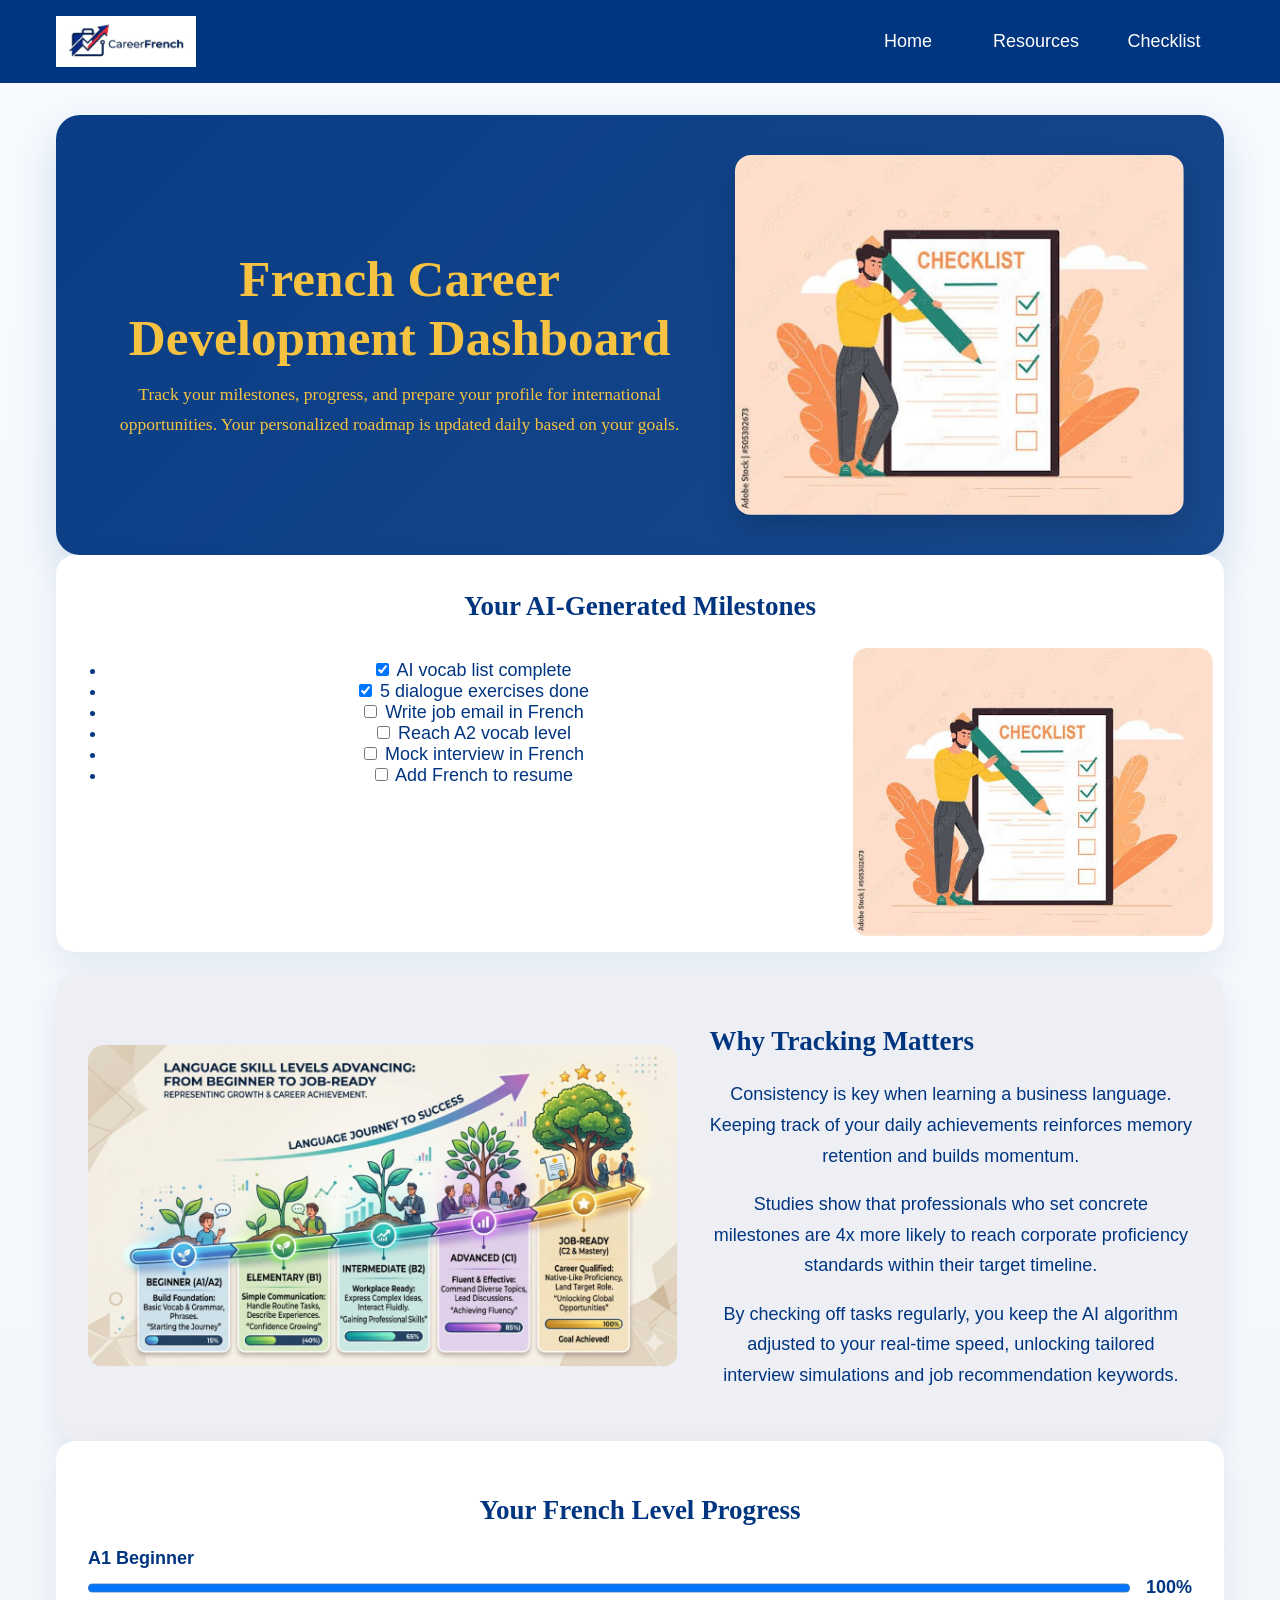
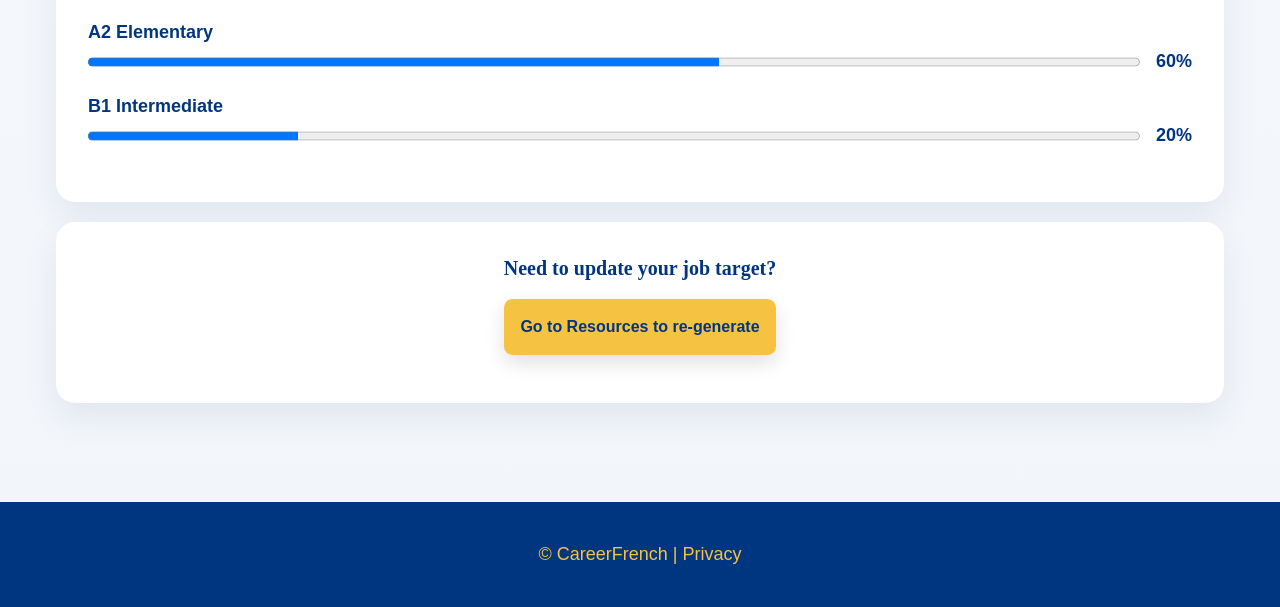
==== commit fafdf987: "Update body tag in checklist.html Removed class 'checklist-page' from body tag." ====
--- a/checklist.html
+++ b/checklist.html
@@ -6,7 +6,7 @@
     <meta name="viewport" content="width=device-width, initial-scale=1.0" />
     <link rel="stylesheet" href="styles/styles.css" />
   </head>
-  <body class="checklist-page">
+  <body>
     <header>
       <nav>
         <a href="index.html" class="brand-link">
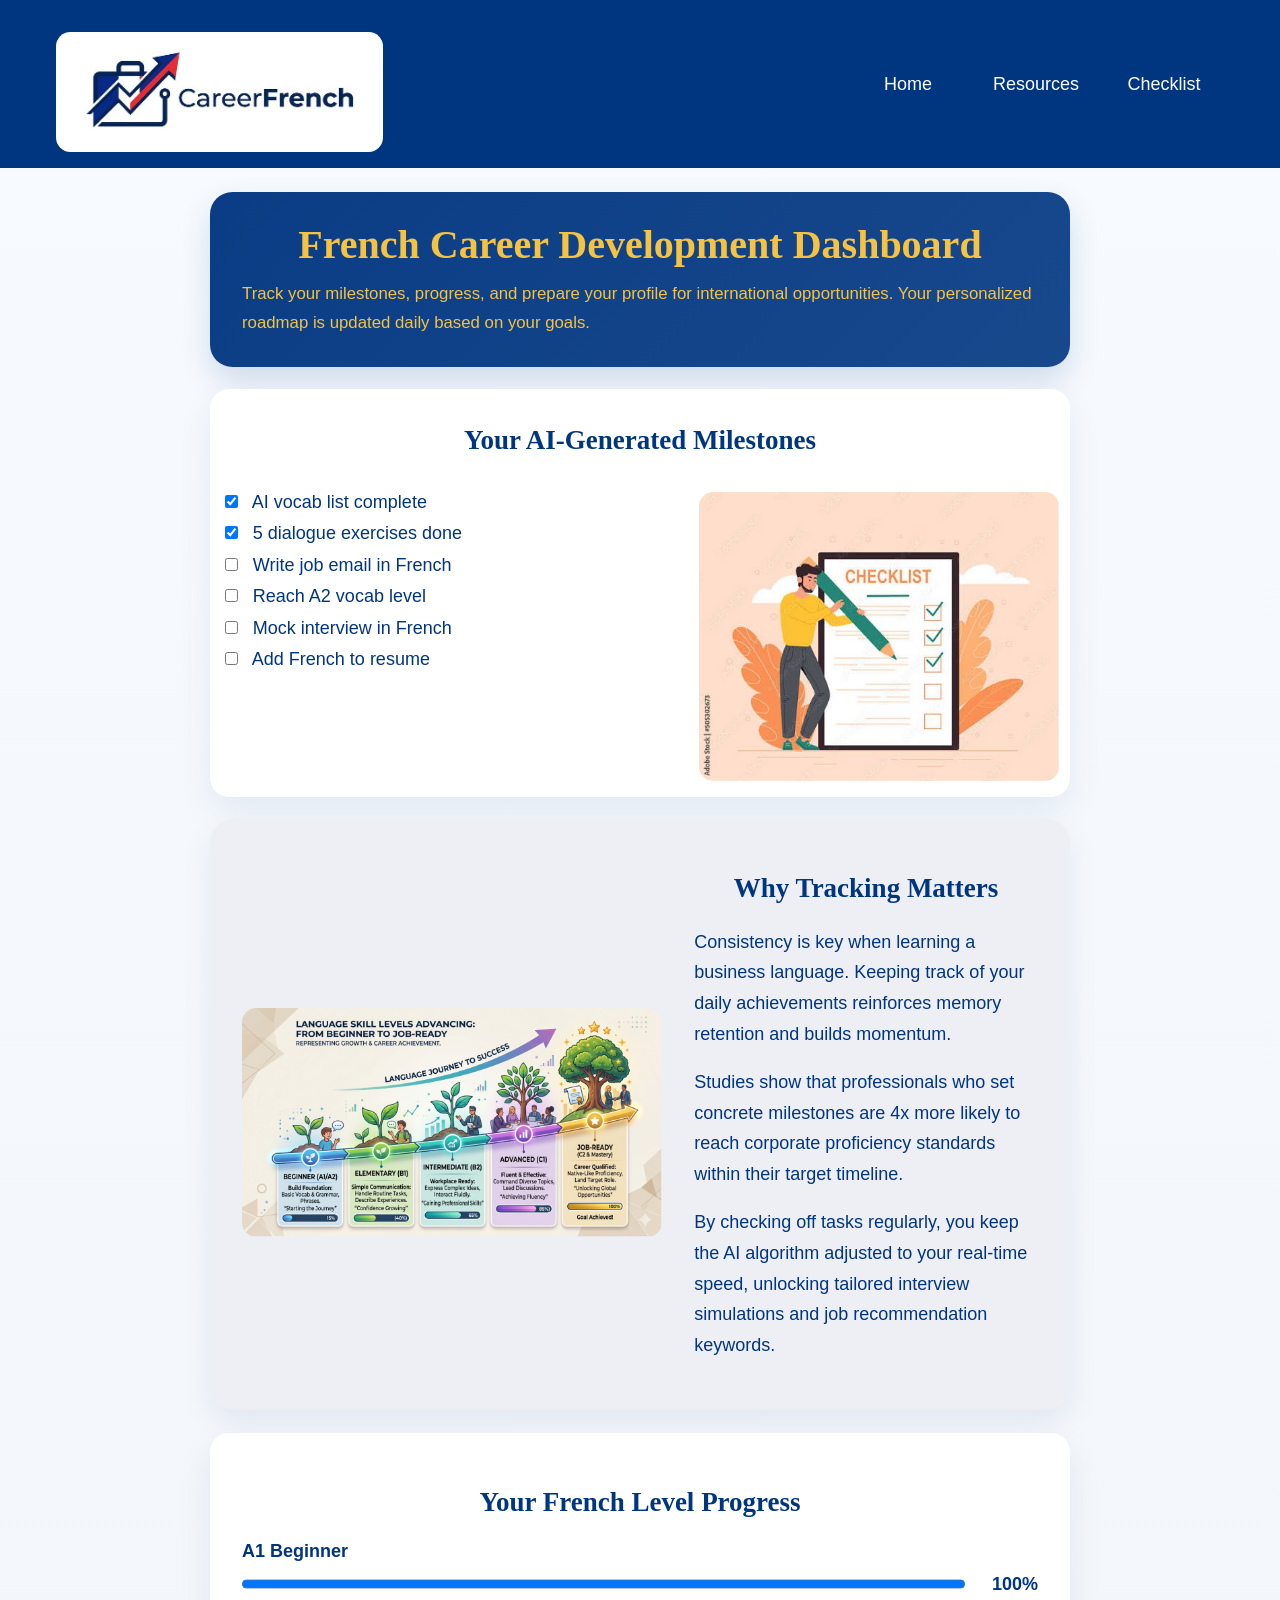
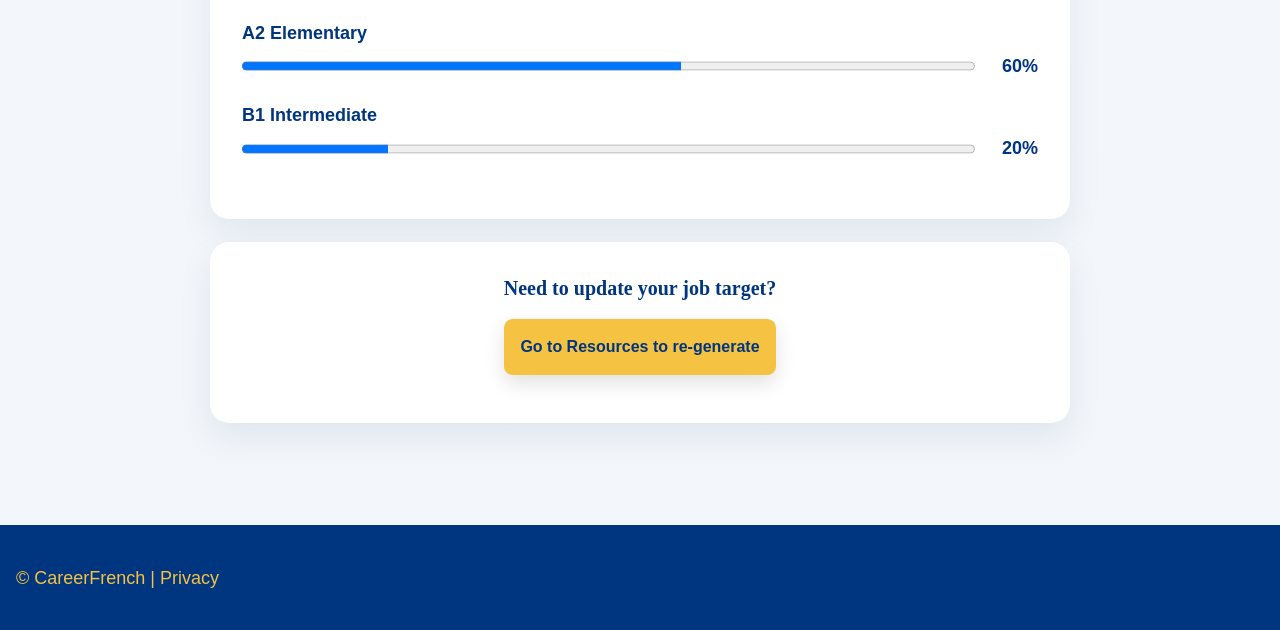
==== commit 55df4b31: "Modify checklist.html structure and styling Updated body class and replaced hero section with resour" ====
--- a/checklist.html
+++ b/checklist.html
@@ -6,7 +6,7 @@
     <meta name="viewport" content="width=device-width, initial-scale=1.0" />
     <link rel="stylesheet" href="styles/styles.css" />
   </head>
-  <body>
+  <body class="checklist-page">
     <header>
       <nav>
         <a href="index.html" class="brand-link">
@@ -21,17 +21,12 @@
     </header>
 
     <main>
-      <section class="hero">
-        <div>
-          <h1>French Career Development Dashboard</h1>
-          <h3>
-            Track your milestones, progress, and prepare your profile for
-            international opportunities. Your personalized roadmap is updated daily based on your goals.
-          </h3>
-        </div>
-        <div>
-          <img src="images/Checklist.png" alt="Dashboard Illustration" />
-        </div>
+      <section class="resources-intro">
+        <h1>French Career Development Dashboard</h1>
+        <p>
+          Track your milestones, progress, and prepare your profile for
+          international opportunities. Your personalized roadmap is updated daily based on your goals.
+        </p>
       </section>
 
       <section class="resource-card">
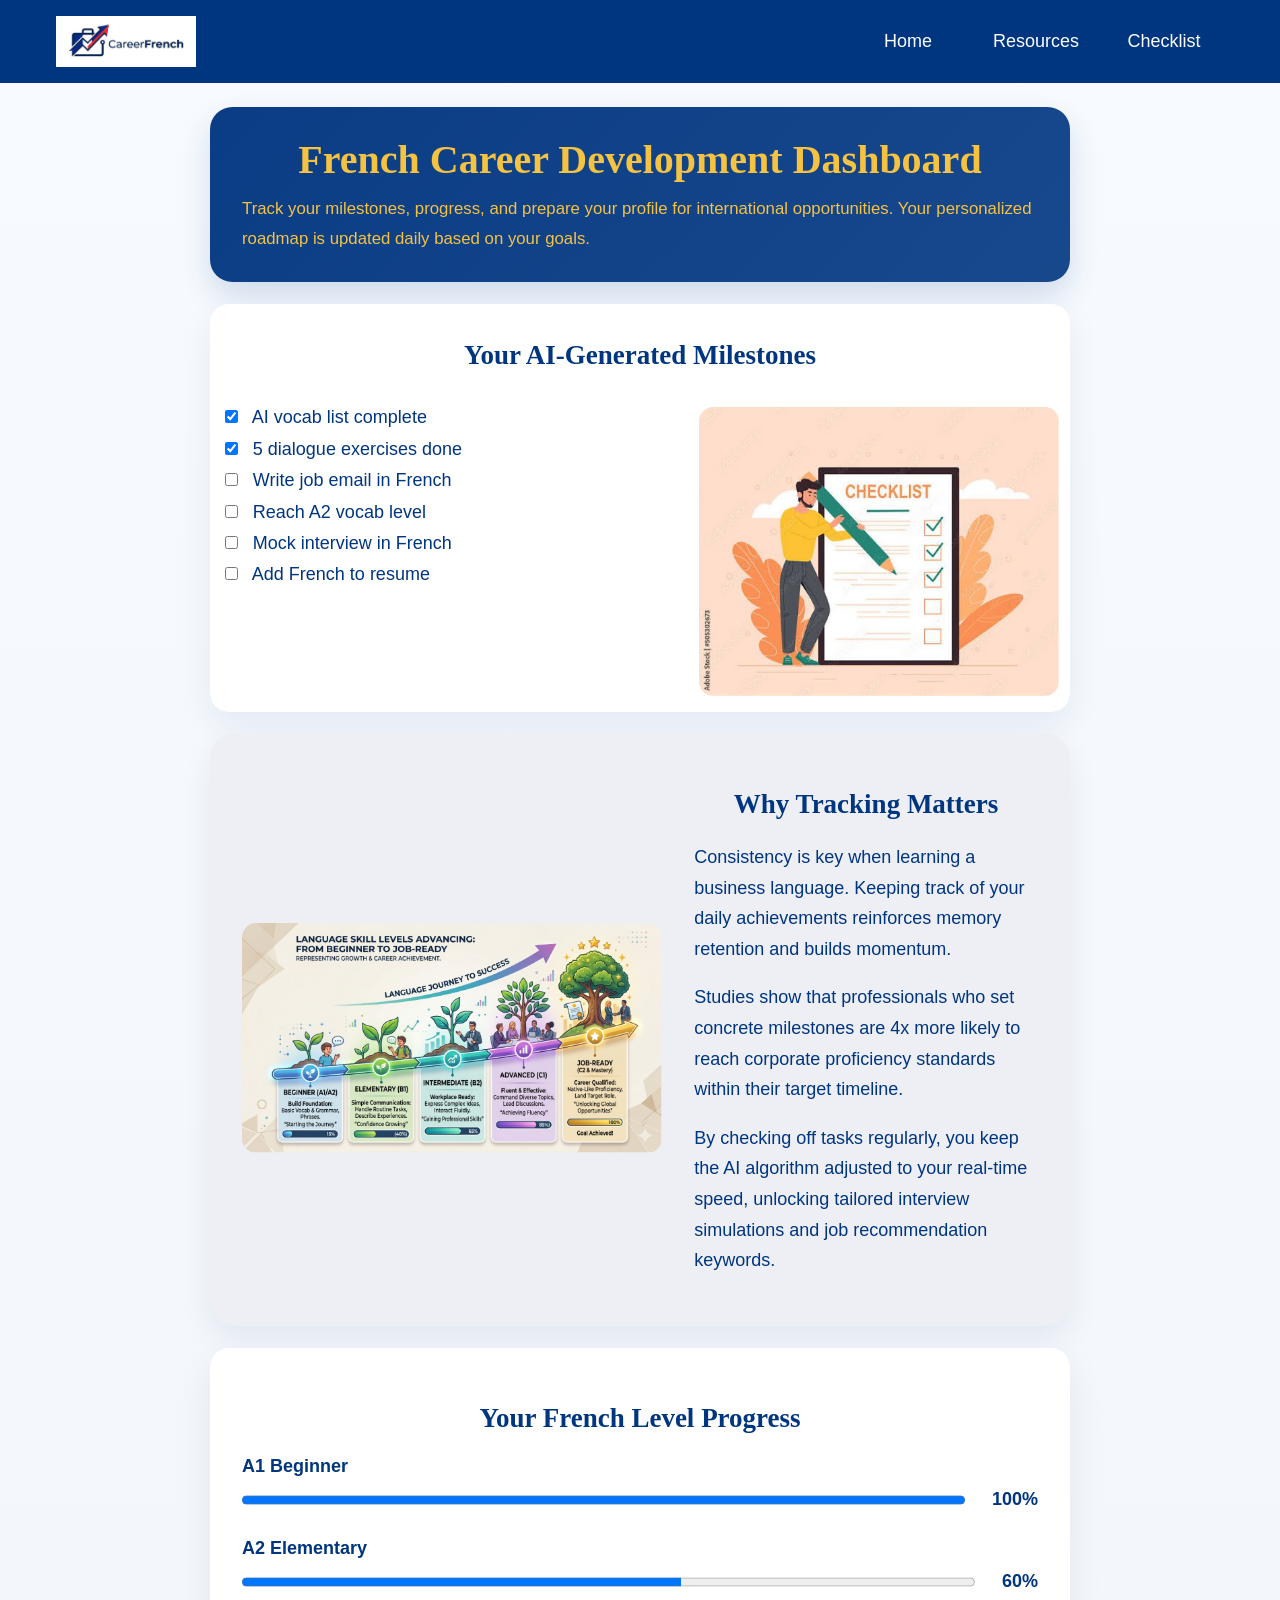
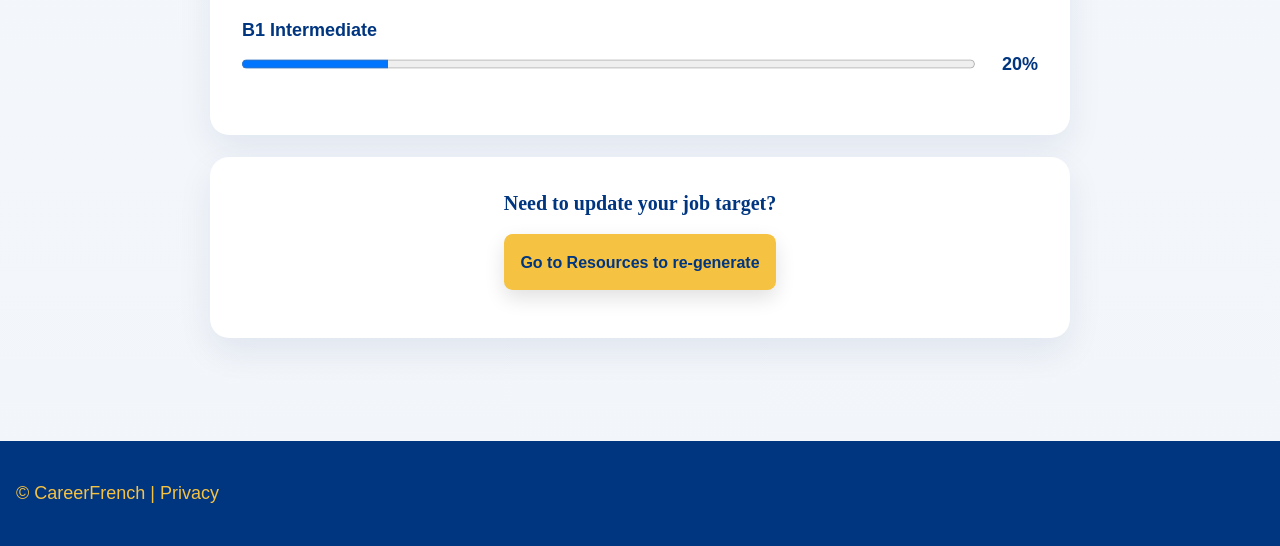
==== commit 1a48c4ab: "Update stylesheet link and logo styling" ====
--- a/checklist.html
+++ b/checklist.html
@@ -4,13 +4,13 @@
     <meta charset="UTF-8" />
     <title>CareerFrench - Career Checklist</title>
     <meta name="viewport" content="width=device-width, initial-scale=1.0" />
-    <link rel="stylesheet" href="styles/styles.css" />
+    <link rel="stylesheet" href="styles/styles.css?v=2" />
   </head>
   <body class="checklist-page">
     <header>
       <nav>
         <a href="index.html" class="brand-link">
-          <img src="images/Logo-cropped.png" alt="CareerFrench Logo" />
+          <img src="images/Logo-cropped.png" alt="CareerFrench Logo" style="max-width: 140px; border-radius: 0; margin-top: 0;" />
         </a>
         <ul>
           <li><a href="index.html">Home</a></li>
